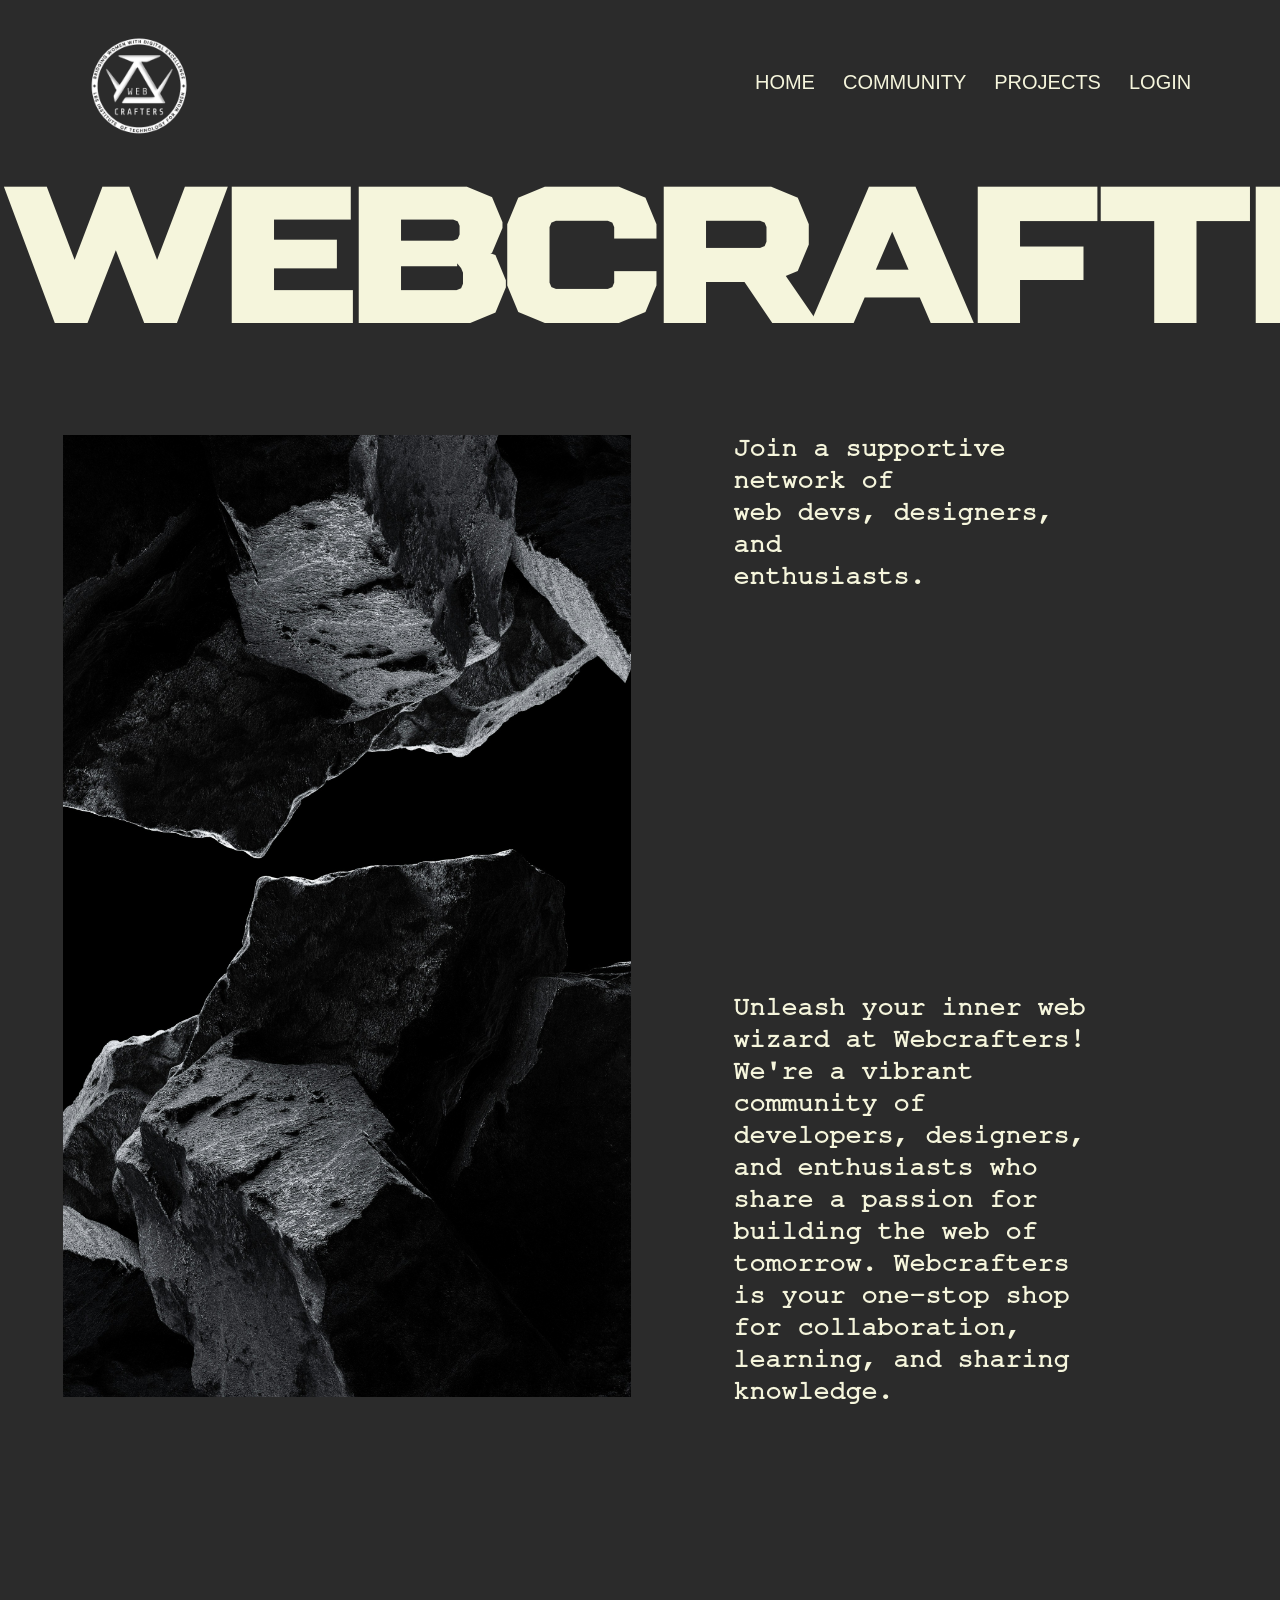
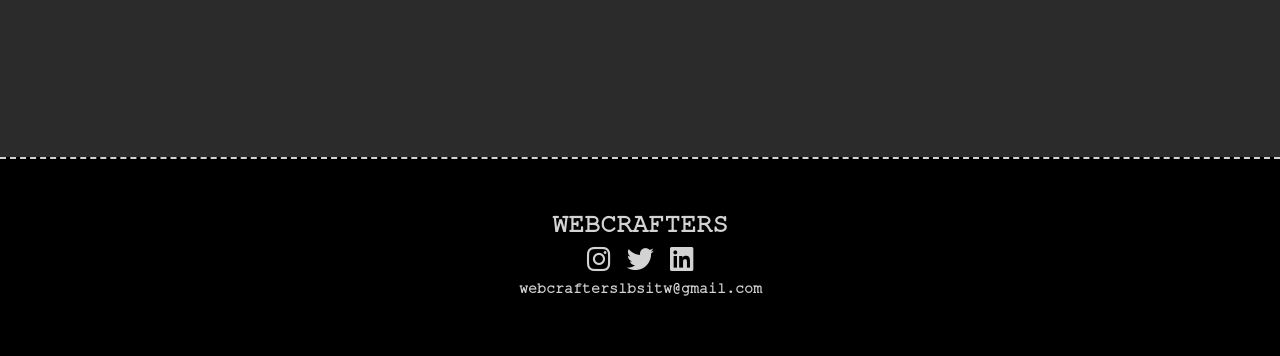
==== index.html @ 9e365737 "Initial commit" ====
<!DOCTYPE html>
<html lang="en">
<head>
    <meta charset="UTF-8">
    <meta name="viewport" content="width=device-width, initial-scale=1.0">
    <title>THIS MIGHT BE THE ONE</title>
    <link rel="stylesheet" href="style.css">
    <link rel="stylesheet" href="https://cdnjs.cloudflare.com/ajax/libs/font-awesome/6.5.1/css/all.min.css">
</head>
<body>
    <section class="header">
        <nav>
            <a href="index.html"><img src="images/logo.png"></a>
            <div class="nav-links">
                <ul>
                    <li> <a href="">HOME</a></li>
                    <li> <a href="">COMMUNITY</a></li>
                    <li> <a href="">PROJECTS</a></li>
                    <li> <a href="">LOGIN</a></li>
                </ul>
            </div>
        </nav>
        <div class="text-box">
<h1>WEBCRAFTERS</h1>
<div class="container">
    <div class="image">
        <img src="images/paper.jpg">
    </div>
    <div class="text">
        <p>Join a supportive network of <br> web devs, designers, and <br>enthusiasts.</p>
        <p>Unleash your inner web wizard at Webcrafters! We're a vibrant community of developers, designers, and enthusiasts who share a passion for building the web of tomorrow. Webcrafters is your one-stop shop for collaboration, learning, and sharing knowledge.</p>
        </div>
    </div>
</div>
    </section>
   <!--- <section class="footer">
        <svg class="waves" xmlns="http://www.w3.org/2000/svg" viewBox="0 0 1440 320"><path fill="black" fill-opacity="1" d="M0,128L60,138.7C120,149,240,171,360,165.3C480,160,600,128,720,133.3C840,139,960,181,1080,192C1200,203,1320,181,1380,170.7L1440,160L1440,320L1380,320C1320,320,1200,320,1080,320C960,320,840,320,720,320C600,320,480,320,360,320C240,320,120,320,60,320L0,320Z"></path></svg>
    </section>  --> 
    
    <section class="footer">
        <h4>WEBCRAFTERS</h4>
        <div class="icons">
    <a href=""><i class="fa-brands fa-instagram"></i></a>
    <a href=""><i class="fa-brands fa-twitter"></i></a>
    <a href=""><i class="fa-brands fa-linkedin"></i></a>
    <h5>webcrafterslbsitw@gmail.com</h5>
        </div>
    </section>
</body>
</html>
---- style.css ----
*{
    margin: 0;
    padding: 0;
}
.header{
    min-height: 100vh;
    width: 100%;
    background-color: #2B2B2B;
}
nav{
    display: flex;
    padding: 2% 6%;
    justify-content: space-between;
    align-items: center;
}
nav img{
    width: 100px;
}
.nav-links{
    flex: 1;
    text-align: right;
}
.nav-links ul li{
    list-style: none;
    display: inline-block;
    padding: 8px 12px;
    position: relative;
}
.nav-links ul li a{

    font-family: "Dosis", sans-serif;
    font-optical-sizing: auto;
  font-weight: 500;
  font-style: normal;
    color: beige;
    text-decoration: none;
    font-size: 20px;
}
.text-box{
    width: 100vw;
    color: beige;
    text-align: center;
}
@font-face {
    font-family: custom;
    src: url(headertext/medium.otf);
}
@font-face {
    font-family: cus;
    src: url(nimbus/regularnimbus.otf);
}
.text-box h1{
    font-size: 200px;
    font-family: custom;
}
.text-box p{
    padding-top: 12%;
    font-size: 27px;
    font-family: cus;
    text-align: left;
    padding-left: 20%;
    padding-bottom: 75%;
    font-weight: bold;
    
}
img{
    margin-left: 12%;
    padding-top: 10%;
    width: 109%;
    height: 70%;
}
.container {
    display: grid;
    align-items: top;
    grid-template-columns: 2.5fr 2.2fr 60px;
    column-gap: 120px;
   }
/*--- .footer .waves{
    bottom: 0;
    width: 100%;
    left: 0;
}----*/
.footer{
    text-align: center;
    font-family: cus;
    font-size: 27px;
    padding: 55px 0 55px 0;
    background: black;
    border-top: 2px dashed #D3D3D3;
}
.icons a{
    color: #D3D3D3;
}
.footer h4{
    color: #D3D3D3;
}
.footer h5{
    color: #D3D3D3;
    font-size: 15px;
}
/*-------------------------------our projects-------------------------*/
.sub-header{
    background-color: #2B2B2B;
    width: 100%;
    height: 80vh;
    color: beige;
}
.sub-header h1{
    text-align: center;
    font-family: custom;
    font-size: 500%;
}
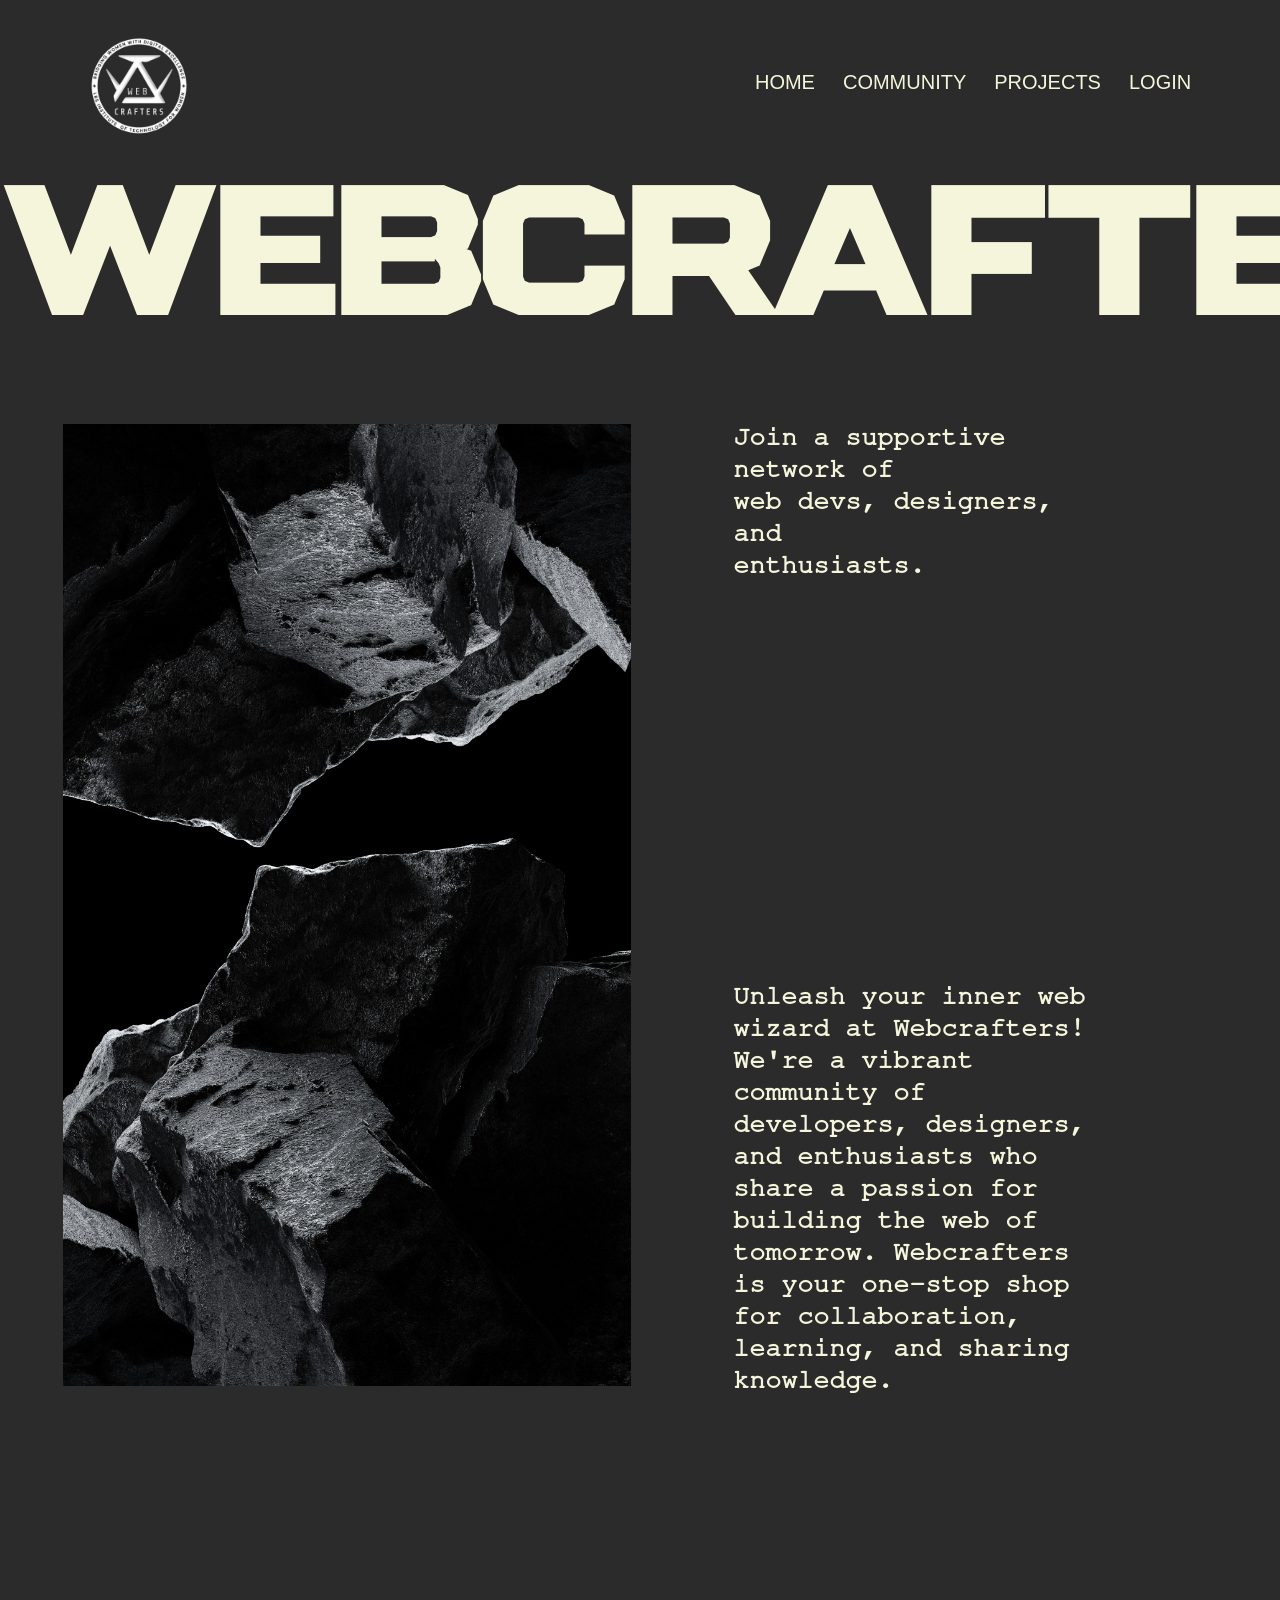
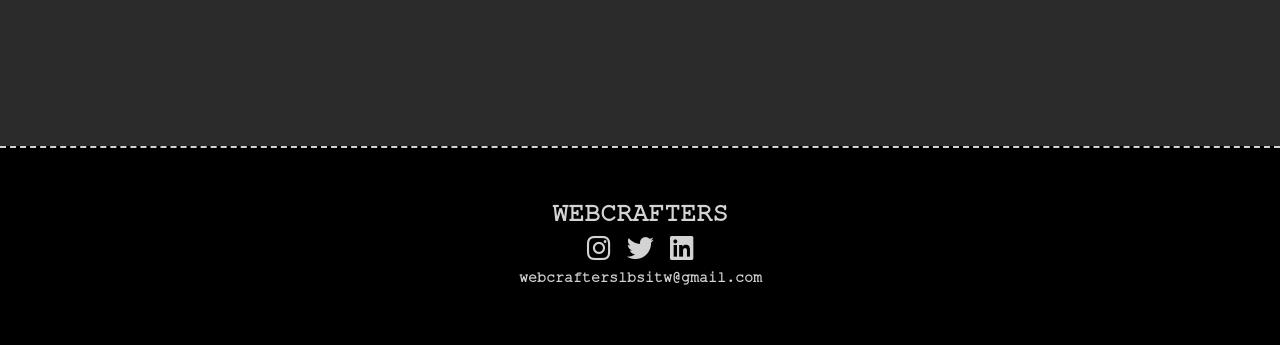
==== commit ae9fe184: "fixed padding" ====
--- a/index.html
+++ b/index.html
@@ -13,9 +13,9 @@
             <a href="index.html"><img src="images/logo.png"></a>
             <div class="nav-links">
                 <ul>
-                    <li> <a href="">HOME</a></li>
-                    <li> <a href="">COMMUNITY</a></li>
-                    <li> <a href="">PROJECTS</a></li>
+                    <li> <a href="index.html">HOME</a></li>
+                    <li> <a href="team.html">COMMUNITY</a></li>
+                    <li> <a href="about.html">PROJECTS</a></li>
                     <li> <a href="">LOGIN</a></li>
                 </ul>
             </div>
--- a/style.css
+++ b/style.css
@@ -50,7 +50,7 @@
     src: url(nimbus/regularnimbus.otf);
 }
 .text-box h1{
-    font-size: 200px;
+    font-size: 190px;
     font-family: custom;
 }
 .text-box p{
@@ -98,11 +98,11 @@
     color: #D3D3D3;
     font-size: 15px;
 }
+
 /*-------------------------------our projects-------------------------*/
 .sub-header{
     background-color: #2B2B2B;
     width: 100%;
-    height: 80vh;
     color: beige;
 }
 .sub-header h1{
@@ -110,3 +110,50 @@
     font-family: custom;
     font-size: 500%;
 }
+.pro-col{
+    padding-top: 10%;
+    padding-bottom: 13%;
+    margin-left: 10%;
+    margin-right: 10%;
+    text-align: center;
+    color: beige;
+    background-color: #2B2B2B;
+}
+.row{
+    display: flex;
+    justify-content: space-between;
+    background-color: #2B2B2B;
+    font-family: cus;
+}
+@media(max-width: 700px){
+    .row{
+        flex-direction: column;
+    }
+}
+.button-more{
+    display: inline-block;
+    text-decoration: none;
+    border: 1px solid gray;
+    border-radius: 10%;
+    color: beige;
+    padding: 8px 12px 5px 12px;
+    background: transparent;
+    position: relative;
+    cursor: pointer;
+}
+.button-more:hover{
+    border: 1px solid rgb(80, 83, 90);
+    background: rgb(80, 83, 90);
+    transition: 1s;
+}
+/*-------------------------community-----------------*/
+.community-header{
+    background-color: #2B2B2B;
+    min-height: 80vh;
+}
+.community-header h1{
+    font-family: custom;
+    color: beige;
+    text-align: center;
+    font-size: 500%;
+}
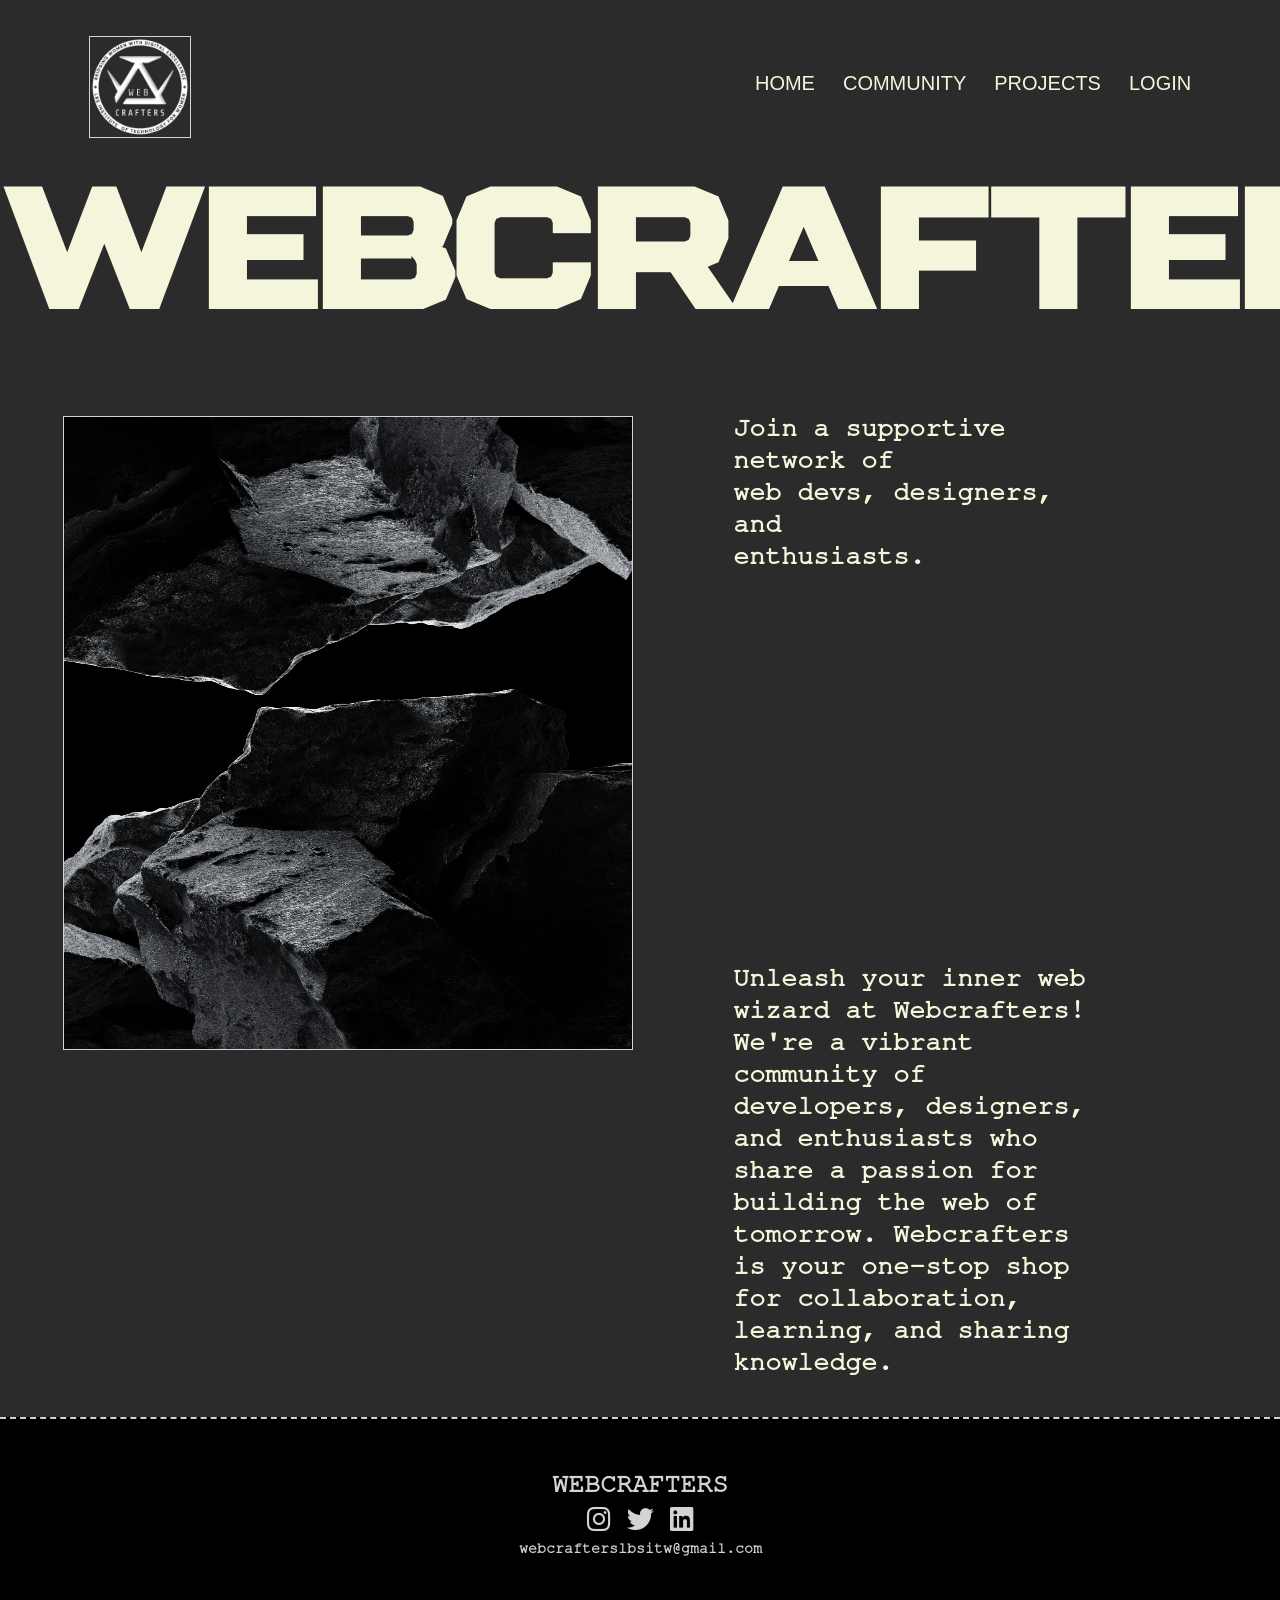
==== commit 1036f101: "changed paddings" ====
--- a/index.html
+++ b/index.html
@@ -28,7 +28,7 @@
     </div>
     <div class="text">
         <p>Join a supportive network of <br> web devs, designers, and <br>enthusiasts.</p>
-        <p>Unleash your inner web wizard at Webcrafters! We're a vibrant community of developers, designers, and enthusiasts who share a passion for building the web of tomorrow. Webcrafters is your one-stop shop for collaboration, learning, and sharing knowledge.</p>
+        <h5>Unleash your inner web wizard at Webcrafters! We're a vibrant community of developers, designers, and enthusiasts who share a passion for building the web of tomorrow. Webcrafters is your one-stop shop for collaboration, learning, and sharing knowledge.</h5>
         </div>
     </div>
 </div>
--- a/style.css
+++ b/style.css
@@ -3,7 +3,6 @@
     padding: 0;
 }
 .header{
-    min-height: 100vh;
     width: 100%;
     background-color: #2B2B2B;
 }
@@ -50,24 +49,31 @@
     src: url(nimbus/regularnimbus.otf);
 }
 .text-box h1{
-    font-size: 190px;
-    font-family: custom;
-}
+    font-size: 180px;
+    font-family: custom;
+}
+
 .text-box p{
     padding-top: 12%;
     font-size: 27px;
     font-family: cus;
     text-align: left;
     padding-left: 20%;
-    padding-bottom: 75%;
-    font-weight: bold;
-    
+    font-weight: bold;   
+}
+.text-box h5{
+    font-family: cus;
+    font-size: 27px;
+    text-align: left;
+    padding-left: 20%;
+    padding-top: 85%;
 }
 img{
     margin-left: 12%;
-    padding-top: 10%;
+    margin-top: 10%;
     width: 109%;
-    height: 70%;
+    height: 60%;
+    border: #D3D3D3 1px solid;
 }
 .container {
     display: grid;
@@ -75,6 +81,9 @@
     grid-template-columns: 2.5fr 2.2fr 60px;
     column-gap: 120px;
    }
+
+
+
 /*--- .footer .waves{
     bottom: 0;
     width: 100%;
@@ -111,17 +120,17 @@
     font-size: 500%;
 }
 .pro-col{
-    padding-top: 10%;
-    padding-bottom: 13%;
-    margin-left: 10%;
-    margin-right: 10%;
+    padding-top: 5%;
+    padding-bottom: 4%;
+    margin-left: 6%;
+    margin-right: 6%;
     text-align: center;
     color: beige;
     background-color: #2B2B2B;
 }
 .row{
     display: flex;
-    justify-content: space-between;
+    justify-content: center;
     background-color: #2B2B2B;
     font-family: cus;
 }
@@ -146,6 +155,20 @@
     background: rgb(80, 83, 90);
     transition: 1s;
 }
+.row2{
+    display: flex;
+    justify-content: center;
+    background-color: #2B2B2B;
+    font-family: cus;
+}
+.row2 .pro-col{
+    padding-bottom: 5%;
+    margin-left: 5%;
+    margin-right: 5%;
+    text-align: center;
+    color: beige;
+    background-color: #2B2B2B;
+}
 /*-------------------------community-----------------*/
 .community-header{
     background-color: #2B2B2B;
@@ -156,4 +179,34 @@
     color: beige;
     text-align: center;
     font-size: 500%;
+}
+.team{
+    align-items: center;
+}
+.team-content{
+    width: 100%;
+    max-width: 1350px;
+    margin: 0 auto;
+    display: grid;
+    grid-template-columns: repeat(auto-fit, minmax(150px,auto));
+    align-items: center;
+    gap: 2rem;
+    text-align: center;
+    margin-top: 2rem;
+    padding-bottom: 4.5%;
+}
+.team-content img{
+    width: 100%;
+    height: auto;
+    margin-bottom: 8px;
+}
+.box h3{
+    color: beige;
+    font-family: cus;
+    padding-left: 20%;
+}
+.box h5{
+    color: beige;
+    font-family: cus;
+    padding-left: 20%;
 }
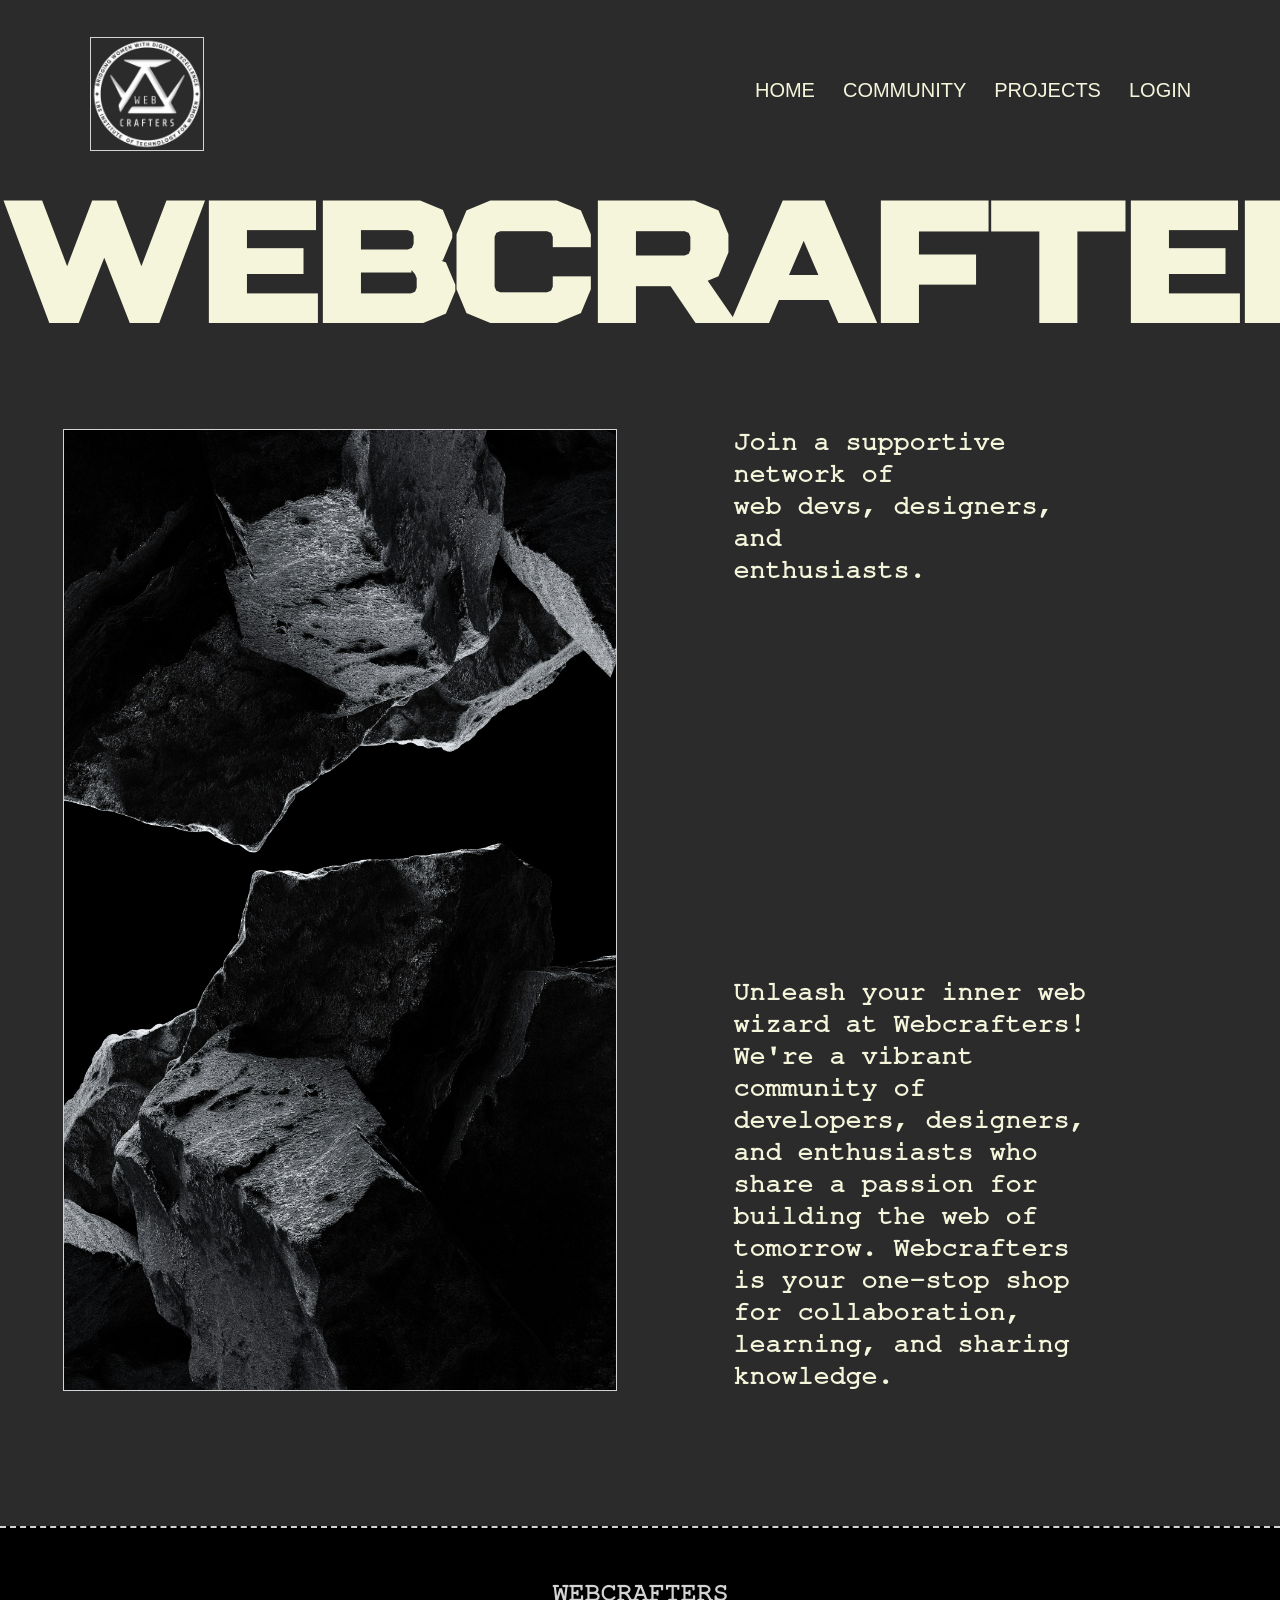
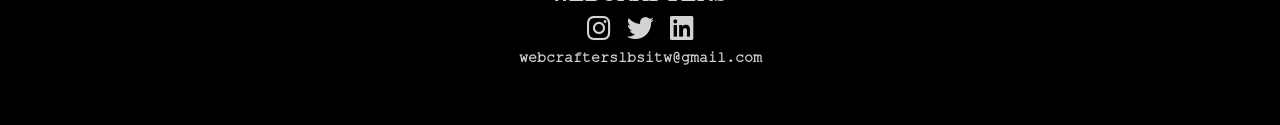
==== commit 448e4f5e: "fixed paddings" ====
--- a/index.html
+++ b/index.html
@@ -10,7 +10,7 @@
 <body>
     <section class="header">
         <nav>
-            <a href="index.html"><img src="images/logo.png"></a>
+            <a href="index.html"><img class="logo" src="images/logo.png"></a>
             <div class="nav-links">
                 <ul>
                     <li> <a href="index.html">HOME</a></li>
--- a/style.css
+++ b/style.css
@@ -71,24 +71,22 @@
 img{
     margin-left: 12%;
     margin-top: 10%;
-    width: 109%;
-    height: 60%;
+    width: 106%;
+    height: 60rem;
     border: #D3D3D3 1px solid;
+}
+.logo {
+    height: 7rem;
+    width: 7rem;
 }
 .container {
     display: grid;
     align-items: top;
     grid-template-columns: 2.5fr 2.2fr 60px;
     column-gap: 120px;
+    padding-bottom: 10%;
    }
-
-
-
-/*--- .footer .waves{
-    bottom: 0;
-    width: 100%;
-    left: 0;
-}----*/
+/*------------------------footer-------------------------*/
 .footer{
     text-align: center;
     font-family: cus;
@@ -108,7 +106,7 @@
     font-size: 15px;
 }
 
-/*-------------------------------our projects-------------------------*/
+/*------------------------about.html-------------------------------*/
 .sub-header{
     background-color: #2B2B2B;
     width: 100%;
@@ -135,8 +133,13 @@
     font-family: cus;
 }
 @media(max-width: 700px){
-    .row{
+    .row2{
         flex-direction: column;
+    }
+    @media(max-width: 700px){
+        .row{
+            flex-direction: column;
+        }
     }
 }
 .button-more{
@@ -169,7 +172,7 @@
     color: beige;
     background-color: #2B2B2B;
 }
-/*-------------------------community-----------------*/
+/*---------------------------team.html----------------------------------*/
 .community-header{
     background-color: #2B2B2B;
     min-height: 80vh;
@@ -209,4 +212,16 @@
     color: beige;
     font-family: cus;
     padding-left: 20%;
-}+}
+/*----------------------pros---------------------*/
+.sub-heading{
+    background-color: #2B2B2B;
+    width: 100%;
+    color: beige;
+    min-height: 80vh;
+    }
+.sub-heading h1{
+    text-align: center;
+    font-family: custom;
+    font-size: 500%;
+}
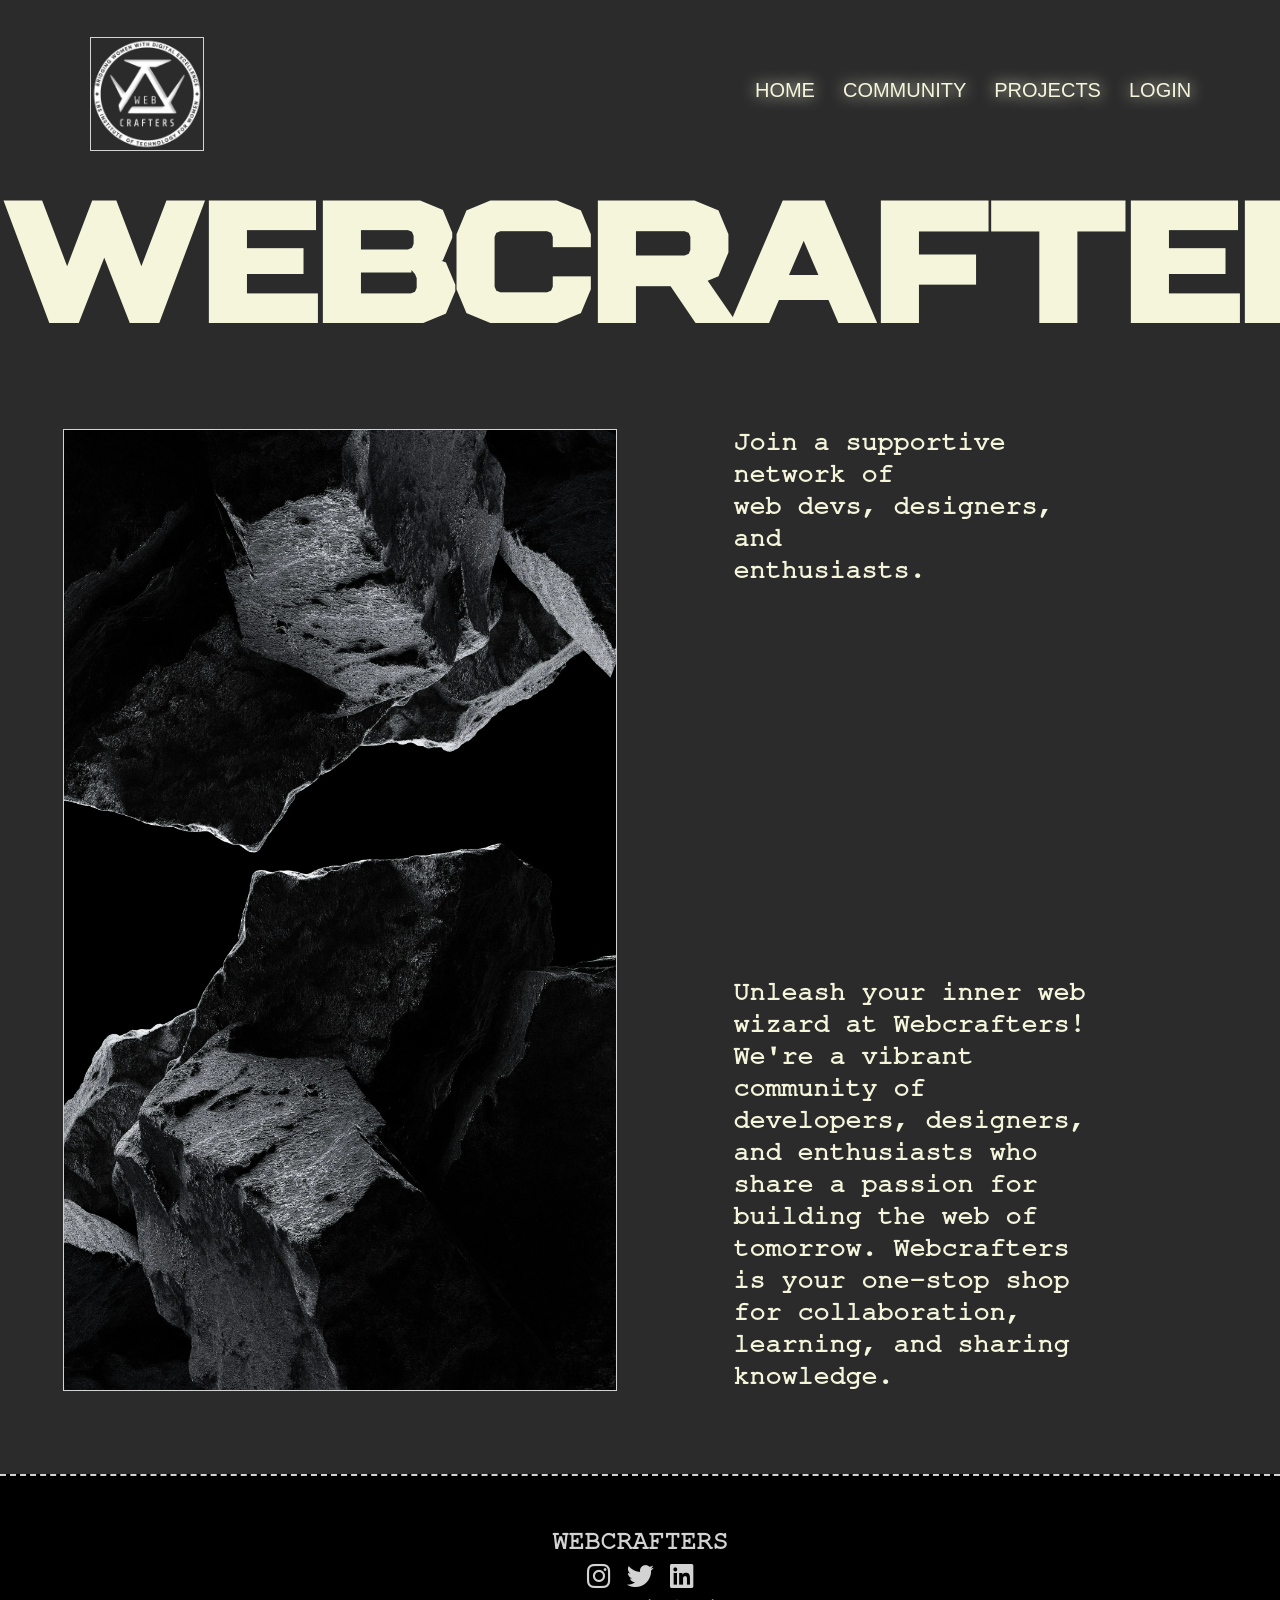
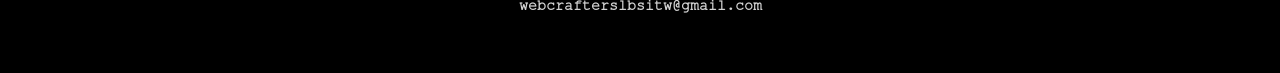
==== commit 4bb3debe: "changed resoln" ====
--- a/index.html
+++ b/index.html
@@ -10,7 +10,7 @@
 <body>
     <section class="header">
         <nav>
-            <a href="index.html"><img class="logo" src="images/logo.png"></a>
+            <a href="index.html"><img class="logo" src="images/logo.webp"></a>
             <div class="nav-links">
                 <ul>
                     <li> <a href="index.html">HOME</a></li>
@@ -24,7 +24,7 @@
 <h1>WEBCRAFTERS</h1>
 <div class="container">
     <div class="image">
-        <img src="images/paper.jpg">
+        <img src="images/paper.webp">
     </div>
     <div class="text">
         <p>Join a supportive network of <br> web devs, designers, and <br>enthusiasts.</p>
--- a/style.css
+++ b/style.css
@@ -35,6 +35,20 @@
     text-decoration: none;
     font-size: 20px;
 }
+.nav-links ul li {
+    height: 100%;
+    font-size: 20px;
+    position: relative;
+    align-items: center;
+    color: #fff;
+    text-shadow: 0 0 15px beige;
+    transition: all 300ms cubic-bezier(0.075, 0.82, 0.165, 1);
+  }
+.nav-links ul li:hover {
+    color: #111;
+    transform: scale(1.2);
+    text-shadow: none;
+  }
 .text-box{
     width: 100vw;
     color: beige;
@@ -84,7 +98,7 @@
     align-items: top;
     grid-template-columns: 2.5fr 2.2fr 60px;
     column-gap: 120px;
-    padding-bottom: 10%;
+    padding-bottom: 6%;
    }
 /*------------------------footer-------------------------*/
 .footer{
@@ -118,19 +132,28 @@
     font-size: 500%;
 }
 .pro-col{
-    padding-top: 5%;
-    padding-bottom: 4%;
+    padding-top: 3%;
+    padding-bottom: 2%;
     margin-left: 6%;
     margin-right: 6%;
     text-align: center;
     color: beige;
     background-color: #2B2B2B;
+}
+.pro-col a{
+    margin-top: 3%;
 }
 .row{
     display: flex;
     justify-content: center;
     background-color: #2B2B2B;
     font-family: cus;
+}
+.row h3{
+    font-size: x-large;
+}
+.row p{
+    font-size: medium;
 }
 @media(max-width: 700px){
     .row2{
@@ -172,6 +195,12 @@
     color: beige;
     background-color: #2B2B2B;
 }
+.row2 h3{
+    font-size: x-large;
+}
+.row2 p{
+    font-size: medium;
+}
 /*---------------------------team.html----------------------------------*/
 .community-header{
     background-color: #2B2B2B;
@@ -221,7 +250,52 @@
     min-height: 80vh;
     }
 .sub-heading h1{
+    padding-top: 5%;
     text-align: center;
     font-family: custom;
     font-size: 500%;
 }
+/*---------------------*/
+.texts h3{
+    padding-top: 4%;
+    font-size: 24px;
+    font-family: cus;
+    text-align: left;
+    padding-left: 5%;
+    padding-right: 5%;
+    font-weight: bold;
+    align-items: top;
+}
+.texts li {
+    font-size: 24px;
+    font-family: cus;
+    text-align: left;
+    padding-left: 5%;
+    font-weight: bolder;
+    align-items: top;
+    padding-top: 2%;
+}
+.texts ul{
+    font-size: 24px;
+    font-family: cus;
+    text-align: left;
+    padding-left: 8%;
+    padding-right: 5%;
+    padding-top: 12px;
+    align-items: top;
+    font-weight: lighter;
+}
+.texts p{
+    font-family: custom;
+    font-size: 20px;
+    text-align: right;
+    padding-right: 5%;
+    font-weight: bolder;
+    padding-bottom: 20px;
+}
+.dummy-column{
+    float: left;
+    padding-left: 60px;
+    padding-right: 60px;
+}
+
